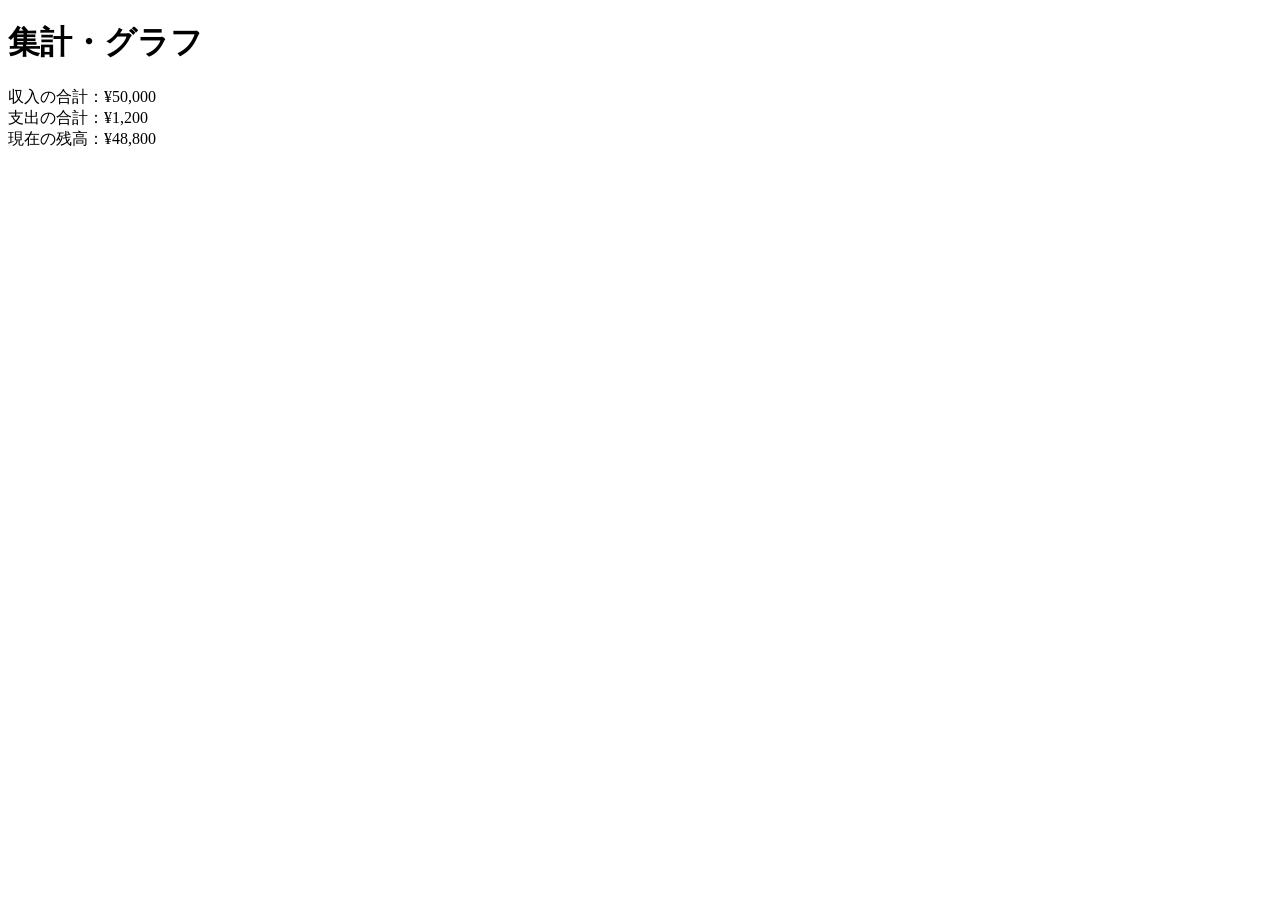
==== graph.html @ 224656df "収入、支出、残高の表示" ====
<!DOCTYPE html>
<html lang="ja">
<head>
  <meta charset="UTF-8">
  <title>家計簿</title>
</head>
<body>

  <h1>集計・グラフ</h1>

  <div>収入の合計：<span id="totalIncome" class="plus">\0</span></div>
  <div>支出の合計：<span id="totalExpense" class="minus">\0</span></div>
  <div>現在の残高：<span id="totalBalance">\0</span></div>

  <script>
    const sampleTransactions = [
      {
        id: 1,
        type: "expense",
        amount: 1200,
        category: "食費",
        date: "2026-08-17",
        memo: "昼食"
      },
      {
        id: 2,
        type: "income",
        amount: 50000,
        category: "給与",
        date: "2026-08-15",
        memo: "バイト"
      }
    ];

    let totalIncome = 0;
    let totalExpense = 0;

    sampleTransactions.forEach(function(item) {
      if (item.type === 'income') {
        totalIncome += item.amount;
      } else {
        totalExpense += item.amount;
      }
    });

    const balance = totalIncome - totalExpense;

    document.getElementById('totalIncome').textContent = '¥' + totalIncome.toLocaleString();
    document.getElementById('totalExpense').textContent = '¥' + totalExpense.toLocaleString();
        
    const balanceEl = document.getElementById('totalBalance');
    balanceEl.textContent = '¥' + balance.toLocaleString();
  </script>
</body>
</html>
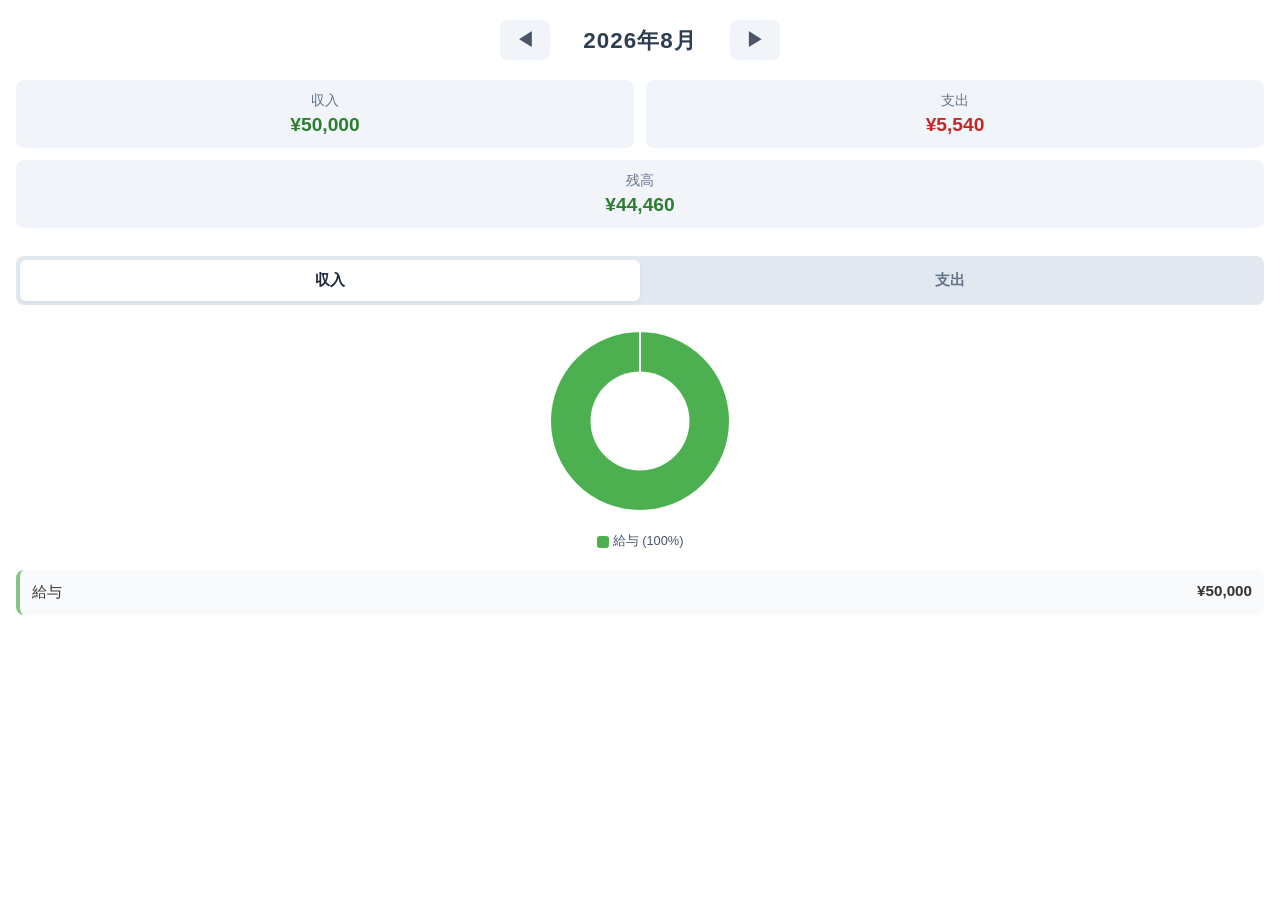
==== commit 74613184: "機能のみ完成" ====
--- a/graph.html
+++ b/graph.html
@@ -2,54 +2,399 @@
 <html lang="ja">
 <head>
   <meta charset="UTF-8">
+  <meta name="viewport" content="width=device-width, initial-scale=1.0">
   <title>家計簿</title>
+  <style>
+    body {
+      font-family: -apple-system, BlinkMacSystemFont, "Segoe UI", Roboto, Helvetica, Arial, sans-serif;
+      background-color: #ffffff;
+      color: #333;
+      margin: 0;
+      padding: 16px;
+    }
+
+    .month-header {
+      display: flex;
+      justify-content: center;
+      align-items: center;
+      gap: 20px;
+      margin-top: 4px;
+      margin-bottom: 20px;
+    }
+
+    .month-title {
+      font-size: 1.4rem;
+      font-weight: bold;
+      color: #2c3e50;
+      letter-spacing: 1px;
+      min-width: 140px;
+      text-align: center;
+    }
+
+    .month-btn {
+      border: none;
+      background: #f1f5f9;
+      color: #4a5568;
+      font-size: 1.1rem;
+      padding: 8px 16px;
+      border-radius: 8px;
+      cursor: pointer;
+      font-weight: bold;
+      transition: background 0.2s;
+      -webkit-tap-highlight-color: transparent;
+    }
+
+    .month-btn:active {
+      background: #e2e8f0;
+    }
+
+    .summary-section {
+      margin-bottom: 24px;
+    }
+
+    .summary-row {
+      display: flex;
+      gap: 12px;
+      margin-bottom: 12px;
+    }
+
+    .summary-box {
+      flex: 1;
+      background: #f1f5f9;
+      padding: 12px;
+      border-radius: 8px;
+      text-align: center;
+    }
+
+    .summary-box.full-width {
+      width: 100%;
+      box-sizing: border-box;
+    }
+
+    .summary-label {
+      font-size: 0.85rem;
+      color: #64748b;
+      margin-bottom: 4px;
+      display: block;
+    }
+
+    .summary-amount {
+      font-size: 1.2rem;
+    }
+
+    .plus {
+      color: #2e7d32;
+      font-weight: bold;
+    }
+
+    .minus {
+      color: #c62828;
+      font-weight: bold;
+    }
+
+    .category-section {
+      padding-top: 4px;
+    }
+
+    .tab-container {
+      display: flex;
+      background-color: #e2e8f0;
+      padding: 4px;
+      border-radius: 8px;
+      margin-bottom: 16px;
+    }
+
+    .tab-button {
+      flex: 1;
+      border: none;
+      background: none;
+      padding: 10px;
+      font-size: 0.95rem;
+      font-weight: bold;
+      color: #64748b;
+      cursor: pointer;
+      border-radius: 6px;
+      transition: all 0.2s ease;
+      -webkit-tap-highlight-color: transparent;
+    }
+
+    .tab-button.active {
+      background: #ffffff;
+      color: #1e293b;
+      box-shadow: 0 2px 4px rgba(0, 0, 0, 0.05);
+    }
+
+    .chart-container {
+      display: flex;
+      flex-direction: column;
+      align-items: center;
+      margin-bottom: 20px;
+    }
+
+    .chart-legend {
+      display: flex;
+      flex-wrap: wrap;
+      justify-content: center;
+      gap: 12px;
+      margin-top: 12px;
+      font-size: 0.8rem;
+      color: #4a5568;
+    }
+
+    .legend-item {
+      display: flex;
+      align-items: center;
+      gap: 4px;
+    }
+
+    .legend-color {
+      width: 12px;
+      height: 12px;
+      border-radius: 3px;
+      display: inline-block;
+    }
+
+    .tab-content {
+      display: none;
+    }
+    .tab-content.active {
+      display: block;
+    }
+
+    ul {
+      list-style: none;
+      padding: 0;
+      margin: 0;
+    }
+
+    li {
+      display: flex;
+      justify-content: space-between;
+      background: #f8fafc;
+      padding: 12px;
+      margin-bottom: 8px;
+      border-radius: 8px;
+      font-size: 0.95rem;
+      border-left: 4px solid #cbd5e1;
+    }
+
+    #incomeCategoryList li {
+      border-left-color: #81c784;
+    }
+    #expenseCategoryList li {
+      border-left-color: #e57373;
+    }
+  </style>
 </head>
 <body>
 
-  <h1>集計・グラフ</h1>
-
-  <div>収入の合計：<span id="totalIncome" class="plus">\0</span></div>
-  <div>支出の合計：<span id="totalExpense" class="minus">\0</span></div>
-  <div>現在の残高：<span id="totalBalance">\0</span></div>
+  <div class="month-header">
+    <button class="month-btn" onclick="changeMonth(-1)">◀</button>
+    <div id="currentMonthHeader" class="month-title">----年--月</div>
+    <button class="month-btn" onclick="changeMonth(1)">▶</button>
+  </div>
+
+  <div class="summary-section">
+    <div class="summary-row">
+      <div class="summary-box">
+        <span class="summary-label">収入</span>
+        <span id="totalIncome" class="summary-amount plus">¥0</span>
+      </div>
+      <div class="summary-box">
+        <span class="summary-label">支出</span>
+        <span id="totalExpense" class="summary-amount minus">¥0</span>
+      </div>
+    </div>
+    <div class="summary-box full-width">
+      <span class="summary-label">残高</span>
+      <span id="totalBalance" class="summary-amount">¥0</span>
+    </div>
+  </div>
+
+  <div class="category-section">
+    <div class="tab-container">
+      <button class="tab-button active" onclick="switchTab('income')">収入</button>
+      <button class="tab-button" onclick="switchTab('expense')">支出</button>
+    </div>
+
+    <div class="chart-container">
+      <canvas id="categoryChart" width="200" height="200"></canvas>
+      <div id="chartLegend" class="chart-legend"></div>
+    </div>
+
+    <div id="incomeTabContent" class="tab-content active">
+      <ul id="incomeCategoryList"></ul>
+    </div>
+
+    <div id="expenseTabContent" class="tab-content">
+      <ul id="expenseCategoryList"></ul>
+    </div>
+  </div>
 
   <script>
-    const sampleTransactions = [
-      {
-        id: 1,
-        type: "expense",
-        amount: 1200,
-        category: "食費",
-        date: "2026-08-17",
-        memo: "昼食"
-      },
-      {
-        id: 2,
-        type: "income",
-        amount: 50000,
-        category: "給与",
-        date: "2026-08-15",
-        memo: "バイト"
+    let sampleTransactions = [
+      { id: 1, type: "expense", amount: 1200, category: "食費", date: "2026-08-17", memo: "昼食" },
+      { id: 2, type: "income", amount: 50000, category: "給与", date: "2026-08-15", memo: "バイト" },
+      { id: 3, type: "expense", amount: 3500, category: "食費", date: "2026-08-18", memo: "夜ごはん" },
+      { id: 4, type: "expense", amount: 840, category: "交通費", date: "2026-08-19", memo: "電車賃" }
+    ];
+
+    let currentTab = 'income';
+    const colors = ['#4caf50', '#ff9800', '#2196f3', '#e91e63', '#9c27b0', '#00bcd4'];
+
+    const firstDate = new Date(sampleTransactions[0].date);
+    let currentYear = firstDate.getFullYear();
+    let currentMonth = firstDate.getMonth() + 1;
+
+    function changeMonth(offset) {
+      currentMonth += offset;
+      if (currentMonth > 12) {
+        currentMonth = 1;
+        currentYear += 1;
+      } else if (currentMonth < 1) {
+        currentMonth = 12;
+        currentYear -= 1;
       }
-    ];
-
-    let totalIncome = 0;
-    let totalExpense = 0;
-
-    sampleTransactions.forEach(function(item) {
-      if (item.type === 'income') {
-        totalIncome += item.amount;
+      updateUI();
+    }
+
+    function updateUI() {
+      document.getElementById('currentMonthHeader').textContent = `${currentYear}年${currentMonth}月`;
+
+      let totalIncome = 0;
+      let totalExpense = 0;
+      const incomeCategories = {};
+      const expenseCategories = {};
+
+      // データ集計
+      sampleTransactions.forEach(function(item) {
+        const itemDate = new Date(item.date);
+        const itemYear = itemDate.getFullYear();
+        const itemMonth = itemDate.getMonth() + 1;
+
+        if (itemYear === currentYear && itemMonth === currentMonth) {
+          if (item.type === 'income') {
+            totalIncome += item.amount;
+            if (!incomeCategories[item.category]){
+              incomeCategories[item.category] = 0;
+            }
+            incomeCategories[item.category] += item.amount;
+          } else {
+            totalExpense += item.amount;
+            if (!expenseCategories[item.category]) {
+              expenseCategories[item.category] = 0;
+            }
+            expenseCategories[item.category] += item.amount;
+          }
+        }
+      });
+
+      const balance = totalIncome - totalExpense;
+
+      // 各合計金額の表示更新
+      document.getElementById('totalIncome').textContent = '¥' + totalIncome.toLocaleString();
+      document.getElementById('totalExpense').textContent = '¥' + totalExpense.toLocaleString();
+          
+      const balanceEl = document.getElementById('totalBalance');
+      balanceEl.textContent = '¥' + balance.toLocaleString();
+
+      if (balance >= 0) {
+        balanceEl.className = 'summary-amount plus';
       } else {
-        totalExpense += item.amount;
+        balanceEl.className = 'summary-amount minus';
       }
-    });
-
-    const balance = totalIncome - totalExpense;
-
-    document.getElementById('totalIncome').textContent = '¥' + totalIncome.toLocaleString();
-    document.getElementById('totalExpense').textContent = '¥' + totalExpense.toLocaleString();
-        
-    const balanceEl = document.getElementById('totalBalance');
-    balanceEl.textContent = '¥' + balance.toLocaleString();
+
+      const incomeListEl = document.getElementById('incomeCategoryList');
+      incomeListEl.innerHTML = '';
+      for (const category in incomeCategories) {
+        const li = document.createElement('li');
+        li.innerHTML = `<span>${category}</span> <strong>¥${incomeCategories[category].toLocaleString()}</strong>`;
+        incomeListEl.appendChild(li);
+      }
+
+      const expenseListEl = document.getElementById('expenseCategoryList');
+      expenseListEl.innerHTML = '';
+      for (const category in expenseCategories) {
+        const li = document.createElement('li');
+        li.innerHTML = `<span>${category}</span> <strong>¥${expenseCategories[category].toLocaleString()}</strong>`;
+        expenseListEl.appendChild(li);
+      }
+
+      const activeCategories = currentTab === 'income' ? incomeCategories : expenseCategories;
+      drawLocalChart(activeCategories);
+    }
+
+    function drawLocalChart(categoriesData) {
+      const canvas = document.getElementById('categoryChart');
+      const ctx = canvas.getContext('2d');
+      const legendEl = document.getElementById('chartLegend');
+      
+      ctx.clearRect(0, 0, canvas.width, canvas.height);
+      legendEl.innerHTML = '';
+
+      const labels = Object.keys(categoriesData);
+      const values = Object.values(categoriesData);
+      const total = values.reduce((sum, val) => sum + val, 0);
+
+      if (total === 0) return;
+
+      const centerX = canvas.width / 2;
+      const centerY = canvas.height / 2;
+      const radius = Math.min(centerX, centerY) * 0.9;
+      let startAngle = -Math.PI / 2;
+
+      labels.forEach((label, index) => {
+        const sliceAngle = (values[index] / total) * 2 * Math.PI;
+        const color = colors[index % colors.length];
+
+        ctx.fillStyle = color;
+        ctx.beginPath();
+        ctx.moveTo(centerX, centerY);
+        ctx.arc(centerX, centerY, radius, startAngle, startAngle + sliceAngle);
+        ctx.closePath();
+        ctx.fill();
+
+        ctx.strokeStyle = '#ffffff';
+        ctx.lineWidth = 2;
+        ctx.stroke();
+
+        const percentage = ((values[index] / total) * 100).toFixed(0);
+        const item = document.createElement('div');
+        item.className = 'legend-item';
+        item.innerHTML = `<span class="legend-color" style="background-color: ${color}"></span><span>${label} (${percentage}%)</span>`;
+        legendEl.appendChild(item);
+
+        startAngle += sliceAngle;
+      });
+
+      ctx.fillStyle = '#ffffff';
+      ctx.beginPath();
+      ctx.arc(centerX, centerY, radius * 0.55, 0, 2 * Math.PI);
+      ctx.fill();
+    }
+
+    // タブ切り替え関数
+    function switchTab(type) {
+      currentTab = type;
+
+      document.getElementById('incomeTabContent').classList.remove('active');
+      document.getElementById('expenseTabContent').classList.remove('active');
+      
+      const buttons = document.querySelectorAll('.tab-button');
+      buttons.forEach(btn => btn.classList.remove('active'));
+
+      if (type === 'income') {
+        document.getElementById('incomeTabContent').classList.add('active');
+        buttons[0].classList.add('active');
+      } else {
+        document.getElementById('expenseTabContent').classList.add('active');
+        buttons[1].classList.add('active');
+      }
+
+      updateUI();
+    }
+
+    updateUI();
   </script>
 </body>
 </html>
